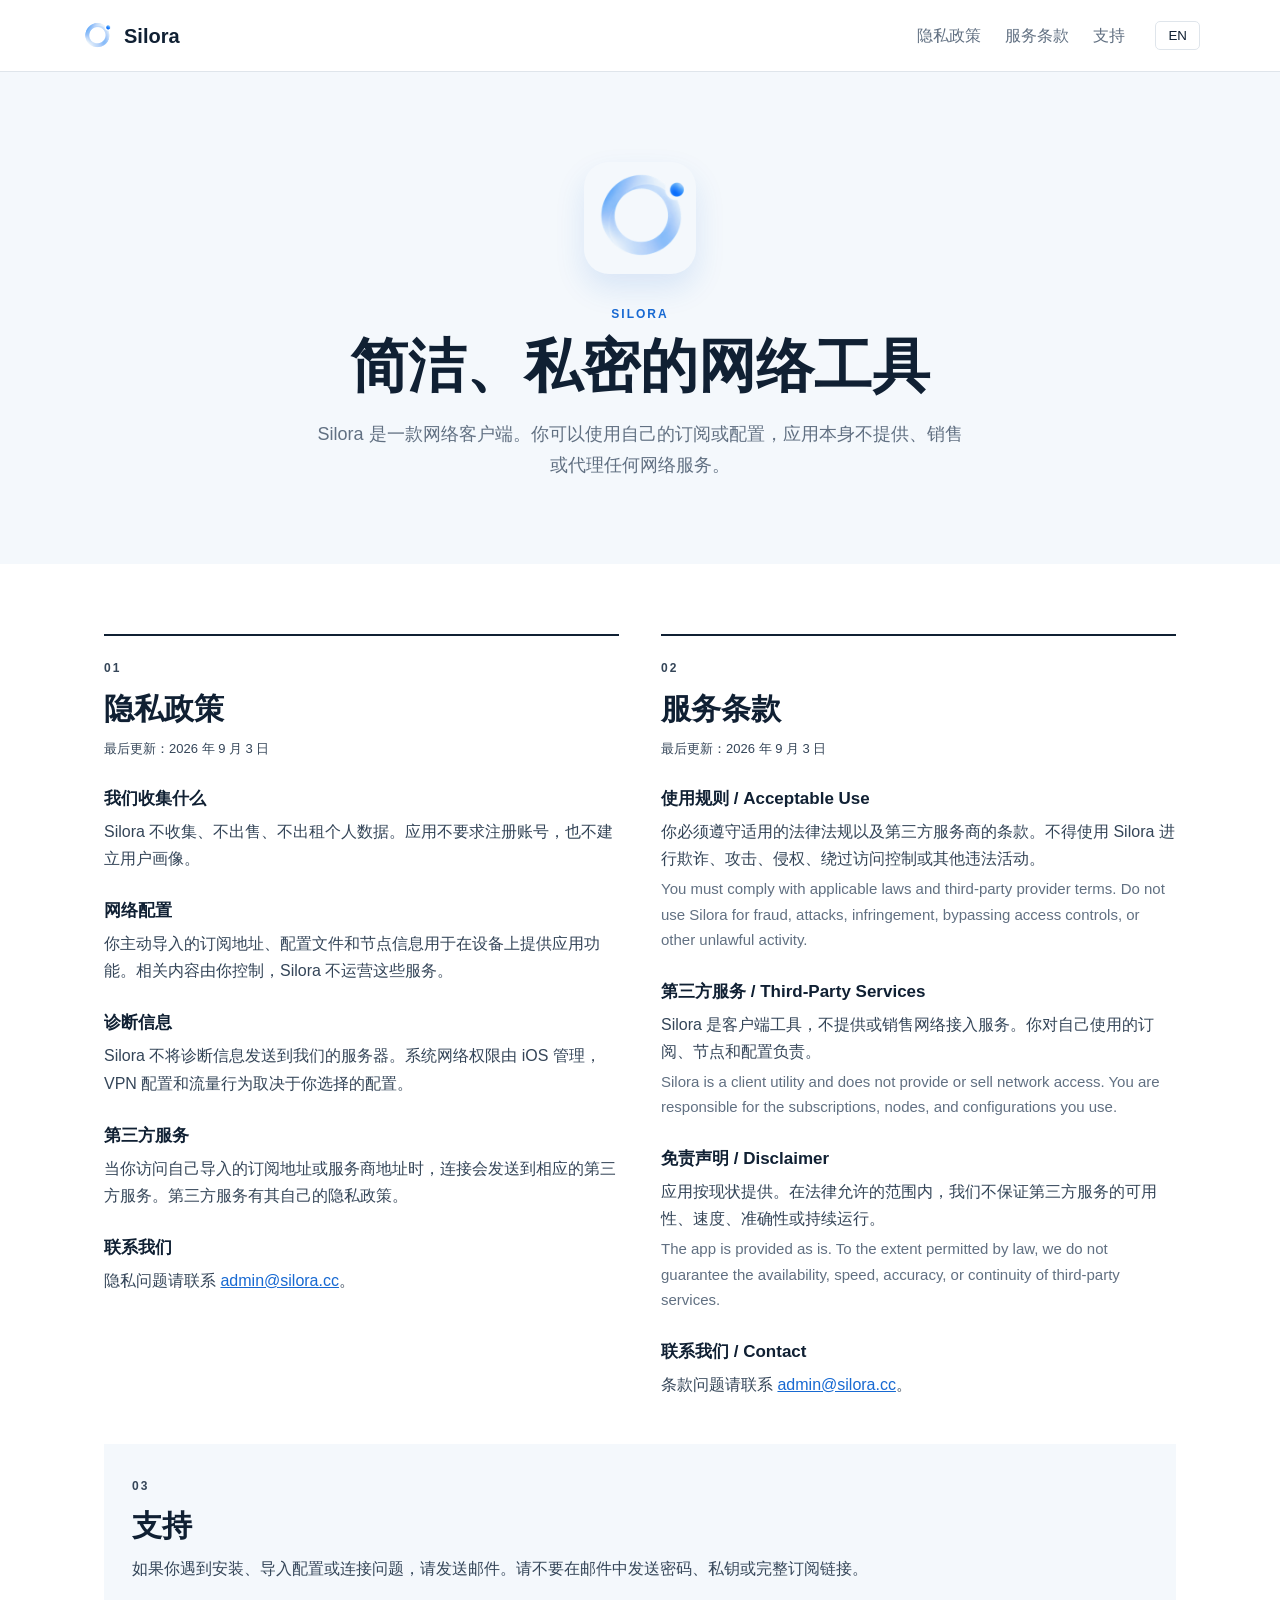
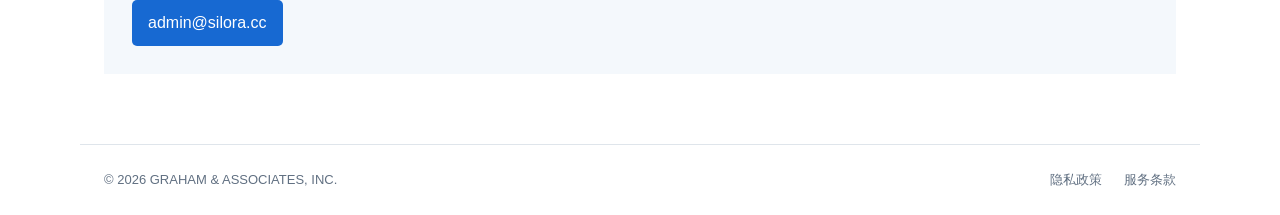
==== index.html @ 347879dc "Create bilingual Silora legal and support website" ====
<!doctype html>
<html lang="zh-CN">
<head>
  <meta charset="utf-8">
  <meta name="viewport" content="width=device-width, initial-scale=1">
  <meta name="description" content="Silora privacy policy, terms of service and support.">
  <title>Silora | Privacy and Support</title>
  <link rel="icon" href="assets/silora-icon.png">
  <link rel="stylesheet" href="style.css">
</head>
<body>
  <header class="site-header">
    <a class="brand" href="#top"><img src="assets/silora-icon.png" alt="Silora"><span>Silora</span></a>
    <nav><a href="#privacy" data-zh="隐私政策" data-en="Privacy">隐私政策</a><a href="#terms" data-zh="服务条款" data-en="Terms">服务条款</a><a href="#support" data-zh="支持" data-en="Support">支持</a></nav>
    <button class="language" id="language" type="button">EN</button>
  </header>
  <main id="top">
    <section class="intro">
      <img class="hero-icon" src="assets/silora-icon.png" alt="Silora">
      <p class="eyebrow">SILORA</p>
      <h1 data-zh="简洁、私密的网络工具" data-en="A private network utility">简洁、私密的网络工具</h1>
      <p class="lead" data-zh="Silora 是一款网络客户端。你可以使用自己的订阅或配置，应用本身不提供、销售或代理任何网络服务。" data-en="Silora is a network client. Use your own subscription or configuration. The app does not provide, sell, or resell network services.">Silora 是一款网络客户端。你可以使用自己的订阅或配置，应用本身不提供、销售或代理任何网络服务。</p>
    </section>
    <section class="content-grid">
      <article id="privacy" class="document">
        <p class="eyebrow">01</p><h2 data-zh="隐私政策" data-en="Privacy Policy">隐私政策</h2>
        <p class="updated" data-zh="最后更新：2026 年 9 月 3 日" data-en="Last updated: September 3, 2026">最后更新：2026 年 9 月 3 日</p>
        <div data-zh="privacy" data-en="privacy-en">
          <h3>我们收集什么</h3><p>Silora 不收集、不出售、不出租个人数据。应用不要求注册账号，也不建立用户画像。</p>
          <h3>网络配置</h3><p>你主动导入的订阅地址、配置文件和节点信息用于在设备上提供应用功能。相关内容由你控制，Silora 不运营这些服务。</p>
          <h3>诊断信息</h3><p>Silora 不将诊断信息发送到我们的服务器。系统网络权限由 iOS 管理，VPN 配置和流量行为取决于你选择的配置。</p>
          <h3>第三方服务</h3><p>当你访问自己导入的订阅地址或服务商地址时，连接会发送到相应的第三方服务。第三方服务有其自己的隐私政策。</p>
          <h3>联系我们</h3><p>隐私问题请联系 <a href="mailto:admin@silora.cc">admin@silora.cc</a>。</p>
        </div>
        <div data-zh="privacy" data-en="privacy-en" class="english" hidden>
          <h3>Information We Collect</h3><p>Silora does not collect, sell, or rent personal data. The app does not require an account and does not create user profiles.</p>
          <h3>Network Configurations</h3><p>Subscription URLs, configuration files, and node information that you choose to import are used to provide the app's features on your device. You control this content; Silora does not operate those services.</p>
          <h3>Diagnostics</h3><p>Silora does not send diagnostic information to our servers. iOS manages network permissions, and VPN configuration and traffic behavior depend on the configuration you choose.</p>
          <h3>Third Parties</h3><p>When you access an imported subscription or service-provider address, the connection is sent to that third-party service, which has its own privacy policy.</p>
          <h3>Contact</h3><p>For privacy questions, email <a href="mailto:admin@silora.cc">admin@silora.cc</a>.</p>
        </div>
      </article>
      <article id="terms" class="document">
        <p class="eyebrow">02</p><h2 data-zh="服务条款" data-en="Terms of Service">服务条款</h2>
        <p class="updated" data-zh="最后更新：2026 年 9 月 3 日" data-en="Last updated: September 3, 2026">最后更新：2026 年 9 月 3 日</p>
        <div class="bilingual">
          <h3>使用规则 / Acceptable Use</h3><p>你必须遵守适用的法律法规以及第三方服务商的条款。不得使用 Silora 进行欺诈、攻击、侵权、绕过访问控制或其他违法活动。</p><p class="en">You must comply with applicable laws and third-party provider terms. Do not use Silora for fraud, attacks, infringement, bypassing access controls, or other unlawful activity.</p>
          <h3>第三方服务 / Third-Party Services</h3><p>Silora 是客户端工具，不提供或销售网络接入服务。你对自己使用的订阅、节点和配置负责。</p><p class="en">Silora is a client utility and does not provide or sell network access. You are responsible for the subscriptions, nodes, and configurations you use.</p>
          <h3>免责声明 / Disclaimer</h3><p>应用按现状提供。在法律允许的范围内，我们不保证第三方服务的可用性、速度、准确性或持续运行。</p><p class="en">The app is provided as is. To the extent permitted by law, we do not guarantee the availability, speed, accuracy, or continuity of third-party services.</p>
          <h3>联系我们 / Contact</h3><p>条款问题请联系 <a href="mailto:admin@silora.cc">admin@silora.cc</a>。</p>
        </div>
      </article>
      <article id="support" class="document support">
        <p class="eyebrow">03</p><h2 data-zh="支持" data-en="Support">支持</h2>
        <p data-zh="如果你遇到安装、导入配置或连接问题，请发送邮件。请不要在邮件中发送密码、私钥或完整订阅链接。" data-en="For installation, configuration import, or connection help, email us. Do not include passwords, private keys, or full subscription URLs.">如果你遇到安装、导入配置或连接问题，请发送邮件。请不要在邮件中发送密码、私钥或完整订阅链接。</p>
        <a class="button" href="mailto:admin@silora.cc">admin@silora.cc</a>
      </article>
    </section>
  </main>
  <footer><span>© 2026 GRAHAM &amp; ASSOCIATES, INC.</span><a href="#privacy" data-zh="隐私政策" data-en="Privacy">隐私政策</a><a href="#terms" data-zh="服务条款" data-en="Terms">服务条款</a></footer>
  <script src="script.js"></script>
</body>
</html>
---- style.css ----
:root{--ink:#102033;--muted:#617082;--line:#dfe5eb;--blue:#1769d2;--pale:#f4f8fc}*{box-sizing:border-box}html{scroll-behavior:smooth}body{margin:0;color:var(--ink);font:16px/1.7 -apple-system,BlinkMacSystemFont,"Segoe UI",sans-serif;background:#fff}.site-header{height:72px;border-bottom:1px solid var(--line);display:flex;align-items:center;gap:30px;padding:0 max(24px,calc((100% - 1120px)/2));position:sticky;top:0;background:rgba(255,255,255,.96);z-index:2}.brand{display:flex;align-items:center;gap:10px;color:var(--ink);font-weight:700;font-size:20px;text-decoration:none}.brand img{width:34px;height:34px;border-radius:9px}.site-header nav{display:flex;gap:24px;margin-left:auto}.site-header nav a,footer a{color:var(--muted);text-decoration:none}.site-header nav a:hover,footer a:hover{color:var(--blue)}.language{border:1px solid var(--line);background:#fff;color:var(--ink);padding:6px 12px;border-radius:5px;cursor:pointer}.intro{background:var(--pale);padding:90px 24px 84px;text-align:center}.hero-icon{width:112px;height:112px;border-radius:25px;box-shadow:0 14px 30px #1769d220}.eyebrow{color:var(--blue);font-size:12px;font-weight:700;letter-spacing:2px;margin:22px 0 8px}.intro h1{font-size:clamp(32px,5vw,58px);line-height:1.15;margin:0 auto 20px;max-width:720px}.lead{color:var(--muted);max-width:650px;margin:auto;font-size:18px}.content-grid{max-width:1120px;margin:auto;padding:70px 24px;display:grid;grid-template-columns:1fr 1fr;gap:42px}.document{border-top:2px solid var(--ink);padding-top:18px}.document h2{font-size:30px;margin:0 0 4px}.updated{color:var(--muted);font-size:13px;margin:0 0 30px}.document h3{font-size:17px;margin:25px 0 4px}.document p{margin:4px 0;color:#344558}.document a{color:var(--blue)}.support{grid-column:1/-1;background:var(--pale);border:0;padding:28px}.button{display:inline-block;background:var(--blue);color:#fff!important;padding:9px 16px;border-radius:5px;text-decoration:none;margin-top:14px}.en{color:var(--muted)!important;font-size:15px}.english{display:none}footer{border-top:1px solid var(--line);max-width:1120px;margin:auto;padding:24px;display:flex;gap:22px;color:var(--muted);font-size:13px}footer a:first-of-type{margin-left:auto}@media(max-width:700px){.site-header{gap:12px}.site-header nav{gap:10px;font-size:13px}.content-grid{display:block}.document{margin-bottom:50px}.support{margin-bottom:0}footer{display:block}footer a{margin:0 14px 0 0}footer a:first-of-type{margin-left:20px}}
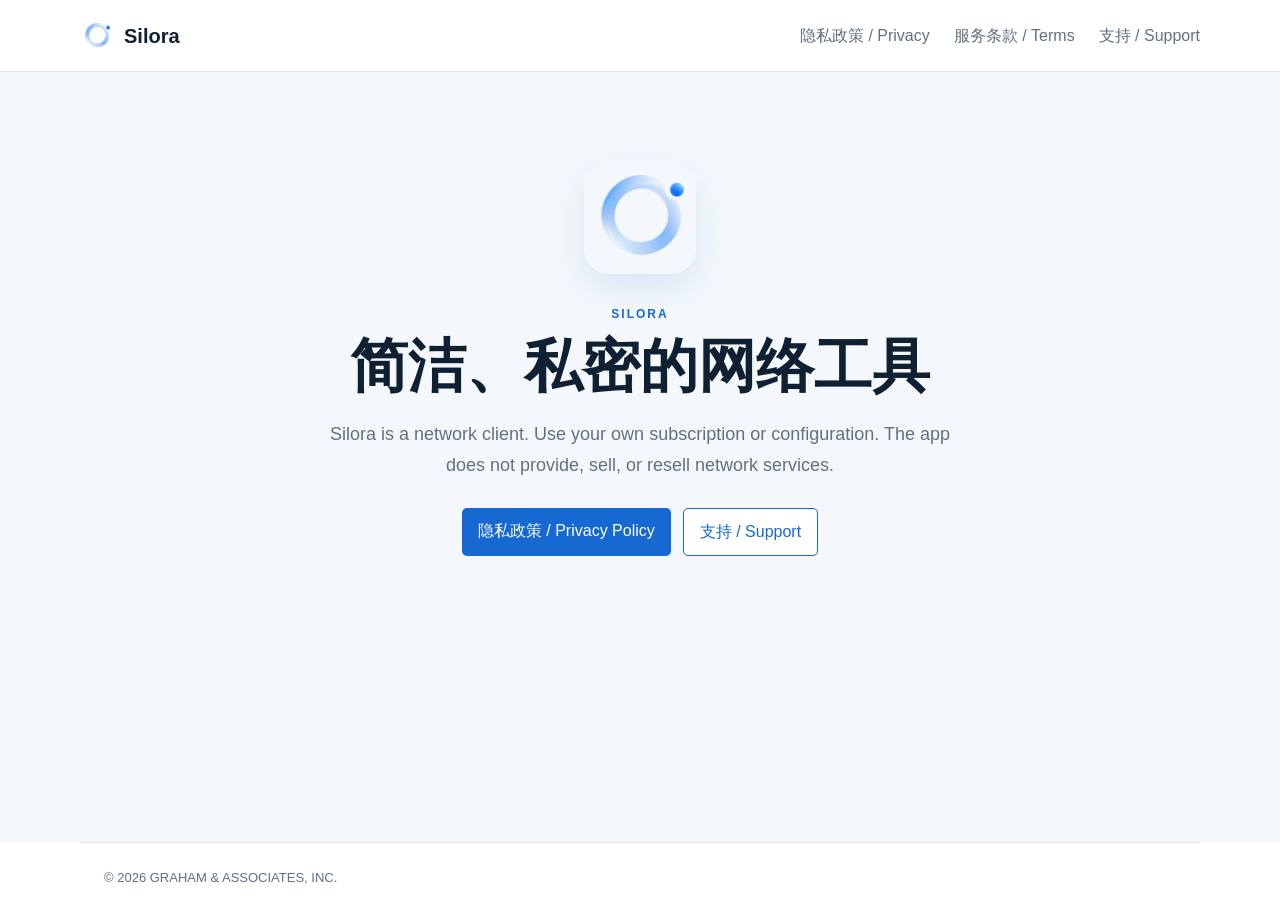
==== commit ad18310f: "Add standalone bilingual legal and support pages" ====
--- a/index.html
+++ b/index.html
@@ -1,63 +1 @@
-<!doctype html>
-<html lang="zh-CN">
-<head>
-  <meta charset="utf-8">
-  <meta name="viewport" content="width=device-width, initial-scale=1">
-  <meta name="description" content="Silora privacy policy, terms of service and support.">
-  <title>Silora | Privacy and Support</title>
-  <link rel="icon" href="assets/silora-icon.png">
-  <link rel="stylesheet" href="style.css">
-</head>
-<body>
-  <header class="site-header">
-    <a class="brand" href="#top"><img src="assets/silora-icon.png" alt="Silora"><span>Silora</span></a>
-    <nav><a href="#privacy" data-zh="隐私政策" data-en="Privacy">隐私政策</a><a href="#terms" data-zh="服务条款" data-en="Terms">服务条款</a><a href="#support" data-zh="支持" data-en="Support">支持</a></nav>
-    <button class="language" id="language" type="button">EN</button>
-  </header>
-  <main id="top">
-    <section class="intro">
-      <img class="hero-icon" src="assets/silora-icon.png" alt="Silora">
-      <p class="eyebrow">SILORA</p>
-      <h1 data-zh="简洁、私密的网络工具" data-en="A private network utility">简洁、私密的网络工具</h1>
-      <p class="lead" data-zh="Silora 是一款网络客户端。你可以使用自己的订阅或配置，应用本身不提供、销售或代理任何网络服务。" data-en="Silora is a network client. Use your own subscription or configuration. The app does not provide, sell, or resell network services.">Silora 是一款网络客户端。你可以使用自己的订阅或配置，应用本身不提供、销售或代理任何网络服务。</p>
-    </section>
-    <section class="content-grid">
-      <article id="privacy" class="document">
-        <p class="eyebrow">01</p><h2 data-zh="隐私政策" data-en="Privacy Policy">隐私政策</h2>
-        <p class="updated" data-zh="最后更新：2026 年 9 月 3 日" data-en="Last updated: September 3, 2026">最后更新：2026 年 9 月 3 日</p>
-        <div data-zh="privacy" data-en="privacy-en">
-          <h3>我们收集什么</h3><p>Silora 不收集、不出售、不出租个人数据。应用不要求注册账号，也不建立用户画像。</p>
-          <h3>网络配置</h3><p>你主动导入的订阅地址、配置文件和节点信息用于在设备上提供应用功能。相关内容由你控制，Silora 不运营这些服务。</p>
-          <h3>诊断信息</h3><p>Silora 不将诊断信息发送到我们的服务器。系统网络权限由 iOS 管理，VPN 配置和流量行为取决于你选择的配置。</p>
-          <h3>第三方服务</h3><p>当你访问自己导入的订阅地址或服务商地址时，连接会发送到相应的第三方服务。第三方服务有其自己的隐私政策。</p>
-          <h3>联系我们</h3><p>隐私问题请联系 <a href="mailto:admin@silora.cc">admin@silora.cc</a>。</p>
-        </div>
-        <div data-zh="privacy" data-en="privacy-en" class="english" hidden>
-          <h3>Information We Collect</h3><p>Silora does not collect, sell, or rent personal data. The app does not require an account and does not create user profiles.</p>
-          <h3>Network Configurations</h3><p>Subscription URLs, configuration files, and node information that you choose to import are used to provide the app's features on your device. You control this content; Silora does not operate those services.</p>
-          <h3>Diagnostics</h3><p>Silora does not send diagnostic information to our servers. iOS manages network permissions, and VPN configuration and traffic behavior depend on the configuration you choose.</p>
-          <h3>Third Parties</h3><p>When you access an imported subscription or service-provider address, the connection is sent to that third-party service, which has its own privacy policy.</p>
-          <h3>Contact</h3><p>For privacy questions, email <a href="mailto:admin@silora.cc">admin@silora.cc</a>.</p>
-        </div>
-      </article>
-      <article id="terms" class="document">
-        <p class="eyebrow">02</p><h2 data-zh="服务条款" data-en="Terms of Service">服务条款</h2>
-        <p class="updated" data-zh="最后更新：2026 年 9 月 3 日" data-en="Last updated: September 3, 2026">最后更新：2026 年 9 月 3 日</p>
-        <div class="bilingual">
-          <h3>使用规则 / Acceptable Use</h3><p>你必须遵守适用的法律法规以及第三方服务商的条款。不得使用 Silora 进行欺诈、攻击、侵权、绕过访问控制或其他违法活动。</p><p class="en">You must comply with applicable laws and third-party provider terms. Do not use Silora for fraud, attacks, infringement, bypassing access controls, or other unlawful activity.</p>
-          <h3>第三方服务 / Third-Party Services</h3><p>Silora 是客户端工具，不提供或销售网络接入服务。你对自己使用的订阅、节点和配置负责。</p><p class="en">Silora is a client utility and does not provide or sell network access. You are responsible for the subscriptions, nodes, and configurations you use.</p>
-          <h3>免责声明 / Disclaimer</h3><p>应用按现状提供。在法律允许的范围内，我们不保证第三方服务的可用性、速度、准确性或持续运行。</p><p class="en">The app is provided as is. To the extent permitted by law, we do not guarantee the availability, speed, accuracy, or continuity of third-party services.</p>
-          <h3>联系我们 / Contact</h3><p>条款问题请联系 <a href="mailto:admin@silora.cc">admin@silora.cc</a>。</p>
-        </div>
-      </article>
-      <article id="support" class="document support">
-        <p class="eyebrow">03</p><h2 data-zh="支持" data-en="Support">支持</h2>
-        <p data-zh="如果你遇到安装、导入配置或连接问题，请发送邮件。请不要在邮件中发送密码、私钥或完整订阅链接。" data-en="For installation, configuration import, or connection help, email us. Do not include passwords, private keys, or full subscription URLs.">如果你遇到安装、导入配置或连接问题，请发送邮件。请不要在邮件中发送密码、私钥或完整订阅链接。</p>
-        <a class="button" href="mailto:admin@silora.cc">admin@silora.cc</a>
-      </article>
-    </section>
-  </main>
-  <footer><span>© 2026 GRAHAM &amp; ASSOCIATES, INC.</span><a href="#privacy" data-zh="隐私政策" data-en="Privacy">隐私政策</a><a href="#terms" data-zh="服务条款" data-en="Terms">服务条款</a></footer>
-  <script src="script.js"></script>
-</body>
-</html>
+<!doctype html><html lang="zh-CN"><head><meta charset="utf-8"><meta name="viewport" content="width=device-width,initial-scale=1"><title>Silora</title><link rel="icon" href="assets/silora-icon.png"><link rel="stylesheet" href="style.css"></head><body><header><a class="brand" href="index.html"><img src="assets/silora-icon.png" alt="Silora">Silora</a><nav><a href="privacy.html">隐私政策 / Privacy</a><a href="terms.html">服务条款 / Terms</a><a href="support.html">支持 / Support</a></nav></header><main class="hero"><img src="assets/silora-icon.png" alt="Silora" class="hero-icon"><p class="eyebrow">SILORA</p><h1>简洁、私密的网络工具</h1><p class="lead">Silora is a network client. Use your own subscription or configuration. The app does not provide, sell, or resell network services.</p><div class="links"><a class="button" href="privacy.html">隐私政策 / Privacy Policy</a><a class="button secondary" href="support.html">支持 / Support</a></div></main><footer>© 2026 GRAHAM &amp; ASSOCIATES, INC.</footer></body></html>
--- a/style.css
+++ b/style.css
@@ -1 +1 @@
-:root{--ink:#102033;--muted:#617082;--line:#dfe5eb;--blue:#1769d2;--pale:#f4f8fc}*{box-sizing:border-box}html{scroll-behavior:smooth}body{margin:0;color:var(--ink);font:16px/1.7 -apple-system,BlinkMacSystemFont,"Segoe UI",sans-serif;background:#fff}.site-header{height:72px;border-bottom:1px solid var(--line);display:flex;align-items:center;gap:30px;padding:0 max(24px,calc((100% - 1120px)/2));position:sticky;top:0;background:rgba(255,255,255,.96);z-index:2}.brand{display:flex;align-items:center;gap:10px;color:var(--ink);font-weight:700;font-size:20px;text-decoration:none}.brand img{width:34px;height:34px;border-radius:9px}.site-header nav{display:flex;gap:24px;margin-left:auto}.site-header nav a,footer a{color:var(--muted);text-decoration:none}.site-header nav a:hover,footer a:hover{color:var(--blue)}.language{border:1px solid var(--line);background:#fff;color:var(--ink);padding:6px 12px;border-radius:5px;cursor:pointer}.intro{background:var(--pale);padding:90px 24px 84px;text-align:center}.hero-icon{width:112px;height:112px;border-radius:25px;box-shadow:0 14px 30px #1769d220}.eyebrow{color:var(--blue);font-size:12px;font-weight:700;letter-spacing:2px;margin:22px 0 8px}.intro h1{font-size:clamp(32px,5vw,58px);line-height:1.15;margin:0 auto 20px;max-width:720px}.lead{color:var(--muted);max-width:650px;margin:auto;font-size:18px}.content-grid{max-width:1120px;margin:auto;padding:70px 24px;display:grid;grid-template-columns:1fr 1fr;gap:42px}.document{border-top:2px solid var(--ink);padding-top:18px}.document h2{font-size:30px;margin:0 0 4px}.updated{color:var(--muted);font-size:13px;margin:0 0 30px}.document h3{font-size:17px;margin:25px 0 4px}.document p{margin:4px 0;color:#344558}.document a{color:var(--blue)}.support{grid-column:1/-1;background:var(--pale);border:0;padding:28px}.button{display:inline-block;background:var(--blue);color:#fff!important;padding:9px 16px;border-radius:5px;text-decoration:none;margin-top:14px}.en{color:var(--muted)!important;font-size:15px}.english{display:none}footer{border-top:1px solid var(--line);max-width:1120px;margin:auto;padding:24px;display:flex;gap:22px;color:var(--muted);font-size:13px}footer a:first-of-type{margin-left:auto}@media(max-width:700px){.site-header{gap:12px}.site-header nav{gap:10px;font-size:13px}.content-grid{display:block}.document{margin-bottom:50px}.support{margin-bottom:0}footer{display:block}footer a{margin:0 14px 0 0}footer a:first-of-type{margin-left:20px}}
+:root{--ink:#102033;--muted:#617082;--line:#dfe5eb;--blue:#1769d2;--pale:#f4f8fc}*{box-sizing:border-box}body{margin:0;color:var(--ink);font:16px/1.7 -apple-system,BlinkMacSystemFont,"Segoe UI",sans-serif;background:#fff}header{height:72px;border-bottom:1px solid var(--line);display:flex;align-items:center;gap:30px;padding:0 max(24px,calc((100% - 1120px)/2));background:#fff}.brand{display:flex;align-items:center;gap:10px;color:var(--ink);font-weight:700;font-size:20px;text-decoration:none}.brand img{width:34px;height:34px;border-radius:9px}nav{display:flex;gap:24px;margin-left:auto}nav a,footer a{color:var(--muted);text-decoration:none}nav a:hover,footer a:hover{color:var(--blue)}.hero{background:var(--pale);padding:90px 24px 110px;text-align:center;min-height:calc(100vh - 130px)}.hero-icon{width:112px;height:112px;border-radius:25px;box-shadow:0 14px 30px #1769d220}.eyebrow{color:var(--blue);font-size:12px;font-weight:700;letter-spacing:2px;margin:22px 0 8px}.hero h1{font-size:clamp(32px,5vw,58px);line-height:1.15;margin:0 auto 20px}.lead{color:var(--muted);max-width:650px;margin:auto;font-size:18px}.links{display:flex;justify-content:center;gap:12px;margin-top:28px}.button{display:inline-block;background:var(--blue);color:#fff!important;padding:9px 16px;border-radius:5px;text-decoration:none}.secondary{background:#fff;color:var(--blue)!important;border:1px solid var(--blue)}.document-page{max-width:800px;margin:auto;padding:60px 24px}.document-page h1{font-size:42px;line-height:1.2;margin:0 0 8px}.document-page section{border-top:2px solid var(--ink);margin-top:42px;padding-top:18px}.document-page h2{font-size:26px}.document-page h3{font-size:17px;margin:25px 0 3px}.document-page p{color:#344558;margin:5px 0}.document-page a{color:var(--blue)}.updated{color:var(--muted);font-size:13px}footer{border-top:1px solid var(--line);max-width:1120px;margin:auto;padding:24px;color:var(--muted);font-size:13px}@media(max-width:700px){header{gap:12px}nav{gap:10px;font-size:13px}.document-page h1{font-size:34px}.links{flex-direction:column;align-items:center}}
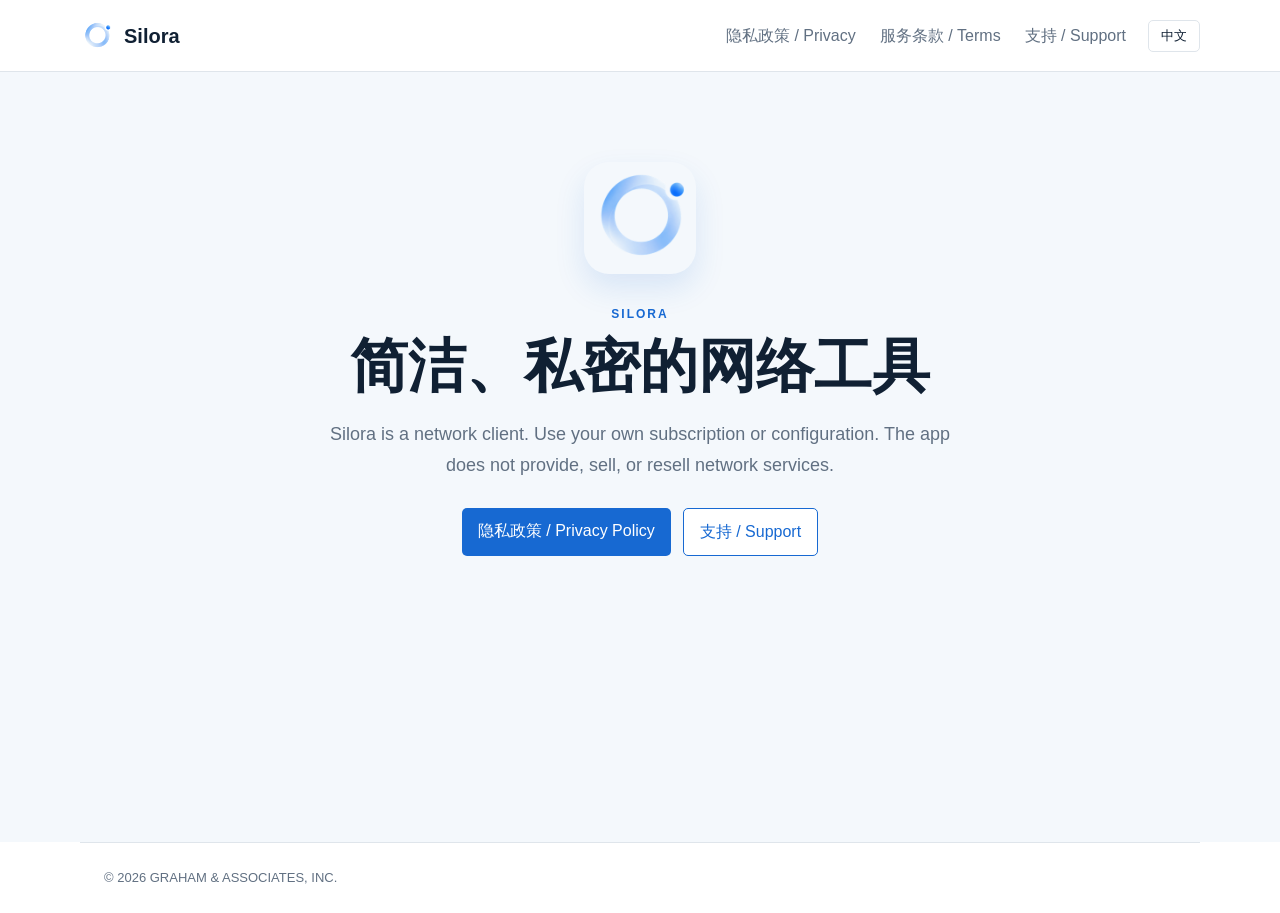
==== commit e8dd0da6: "Add automatic bilingual language switching" ====
--- a/index.html
+++ b/index.html
@@ -1 +1 @@
-<!doctype html><html lang="zh-CN"><head><meta charset="utf-8"><meta name="viewport" content="width=device-width,initial-scale=1"><title>Silora</title><link rel="icon" href="assets/silora-icon.png"><link rel="stylesheet" href="style.css"></head><body><header><a class="brand" href="index.html"><img src="assets/silora-icon.png" alt="Silora">Silora</a><nav><a href="privacy.html">隐私政策 / Privacy</a><a href="terms.html">服务条款 / Terms</a><a href="support.html">支持 / Support</a></nav></header><main class="hero"><img src="assets/silora-icon.png" alt="Silora" class="hero-icon"><p class="eyebrow">SILORA</p><h1>简洁、私密的网络工具</h1><p class="lead">Silora is a network client. Use your own subscription or configuration. The app does not provide, sell, or resell network services.</p><div class="links"><a class="button" href="privacy.html">隐私政策 / Privacy Policy</a><a class="button secondary" href="support.html">支持 / Support</a></div></main><footer>© 2026 GRAHAM &amp; ASSOCIATES, INC.</footer></body></html>
+<!doctype html><html lang="zh-CN"><head><meta charset="utf-8"><meta name="viewport" content="width=device-width,initial-scale=1"><title>Silora</title><link rel="icon" href="assets/silora-icon.png"><link rel="stylesheet" href="style.css"></head><body><header><a class="brand" href="index.html"><img src="assets/silora-icon.png" alt="Silora">Silora</a><nav><a href="privacy.html">隐私政策 / Privacy</a><a href="terms.html">服务条款 / Terms</a><a href="support.html">支持 / Support</a></nav><button class="language" id="language" type="button">EN</button></header><main class="hero"><img src="assets/silora-icon.png" alt="Silora" class="hero-icon"><p class="eyebrow">SILORA</p><h1>简洁、私密的网络工具</h1><p class="lead">Silora is a network client. Use your own subscription or configuration. The app does not provide, sell, or resell network services.</p><div class="links"><a class="button" href="privacy.html">隐私政策 / Privacy Policy</a><a class="button secondary" href="support.html">支持 / Support</a></div></main><footer>© 2026 GRAHAM &amp; ASSOCIATES, INC.</footer><script src="script.js"></script></body></html>
--- a/style.css
+++ b/style.css
@@ -1 +1 @@
-:root{--ink:#102033;--muted:#617082;--line:#dfe5eb;--blue:#1769d2;--pale:#f4f8fc}*{box-sizing:border-box}body{margin:0;color:var(--ink);font:16px/1.7 -apple-system,BlinkMacSystemFont,"Segoe UI",sans-serif;background:#fff}header{height:72px;border-bottom:1px solid var(--line);display:flex;align-items:center;gap:30px;padding:0 max(24px,calc((100% - 1120px)/2));background:#fff}.brand{display:flex;align-items:center;gap:10px;color:var(--ink);font-weight:700;font-size:20px;text-decoration:none}.brand img{width:34px;height:34px;border-radius:9px}nav{display:flex;gap:24px;margin-left:auto}nav a,footer a{color:var(--muted);text-decoration:none}nav a:hover,footer a:hover{color:var(--blue)}.hero{background:var(--pale);padding:90px 24px 110px;text-align:center;min-height:calc(100vh - 130px)}.hero-icon{width:112px;height:112px;border-radius:25px;box-shadow:0 14px 30px #1769d220}.eyebrow{color:var(--blue);font-size:12px;font-weight:700;letter-spacing:2px;margin:22px 0 8px}.hero h1{font-size:clamp(32px,5vw,58px);line-height:1.15;margin:0 auto 20px}.lead{color:var(--muted);max-width:650px;margin:auto;font-size:18px}.links{display:flex;justify-content:center;gap:12px;margin-top:28px}.button{display:inline-block;background:var(--blue);color:#fff!important;padding:9px 16px;border-radius:5px;text-decoration:none}.secondary{background:#fff;color:var(--blue)!important;border:1px solid var(--blue)}.document-page{max-width:800px;margin:auto;padding:60px 24px}.document-page h1{font-size:42px;line-height:1.2;margin:0 0 8px}.document-page section{border-top:2px solid var(--ink);margin-top:42px;padding-top:18px}.document-page h2{font-size:26px}.document-page h3{font-size:17px;margin:25px 0 3px}.document-page p{color:#344558;margin:5px 0}.document-page a{color:var(--blue)}.updated{color:var(--muted);font-size:13px}footer{border-top:1px solid var(--line);max-width:1120px;margin:auto;padding:24px;color:var(--muted);font-size:13px}@media(max-width:700px){header{gap:12px}nav{gap:10px;font-size:13px}.document-page h1{font-size:34px}.links{flex-direction:column;align-items:center}}
+:root{--ink:#102033;--muted:#617082;--line:#dfe5eb;--blue:#1769d2;--pale:#f4f8fc}*{box-sizing:border-box}body{margin:0;color:var(--ink);font:16px/1.7 -apple-system,BlinkMacSystemFont,"Segoe UI",sans-serif;background:#fff}header{height:72px;border-bottom:1px solid var(--line);display:flex;align-items:center;gap:22px;padding:0 max(24px,calc((100% - 1120px)/2));background:#fff}.brand{display:flex;align-items:center;gap:10px;color:var(--ink);font-weight:700;font-size:20px;text-decoration:none}.brand img{width:34px;height:34px;border-radius:9px}nav{display:flex;gap:24px;margin-left:auto}nav a,footer a{color:var(--muted);text-decoration:none}nav a:hover,footer a:hover{color:var(--blue)}.language{border:1px solid var(--line);background:#fff;color:var(--ink);padding:6px 12px;border-radius:5px;cursor:pointer}.hero{background:var(--pale);padding:90px 24px 110px;text-align:center;min-height:calc(100vh - 130px)}.hero-icon{width:112px;height:112px;border-radius:25px;box-shadow:0 14px 30px #1769d220}.eyebrow{color:var(--blue);font-size:12px;font-weight:700;letter-spacing:2px;margin:22px 0 8px}.hero h1{font-size:clamp(32px,5vw,58px);line-height:1.15;margin:0 auto 20px}.lead{color:var(--muted);max-width:650px;margin:auto;font-size:18px}.links{display:flex;justify-content:center;gap:12px;margin-top:28px}.button{display:inline-block;background:var(--blue);color:#fff!important;padding:9px 16px;border-radius:5px;text-decoration:none}.secondary{background:#fff;color:var(--blue)!important;border:1px solid var(--blue)}.document-page{max-width:800px;margin:auto;padding:60px 24px}.document-page h1{font-size:42px;line-height:1.2;margin:0 0 8px}.document-page section{border-top:2px solid var(--ink);margin-top:42px;padding-top:18px}.document-page h2{font-size:26px}.document-page h3{font-size:17px;margin:25px 0 3px}.document-page p{color:#344558;margin:5px 0}.document-page a{color:var(--blue)}.updated{color:var(--muted);font-size:13px}footer{border-top:1px solid var(--line);max-width:1120px;margin:auto;padding:24px;color:var(--muted);font-size:13px}@media(max-width:700px){header{gap:10px}nav{gap:10px;font-size:13px}.document-page h1{font-size:34px}.links{flex-direction:column;align-items:center}}
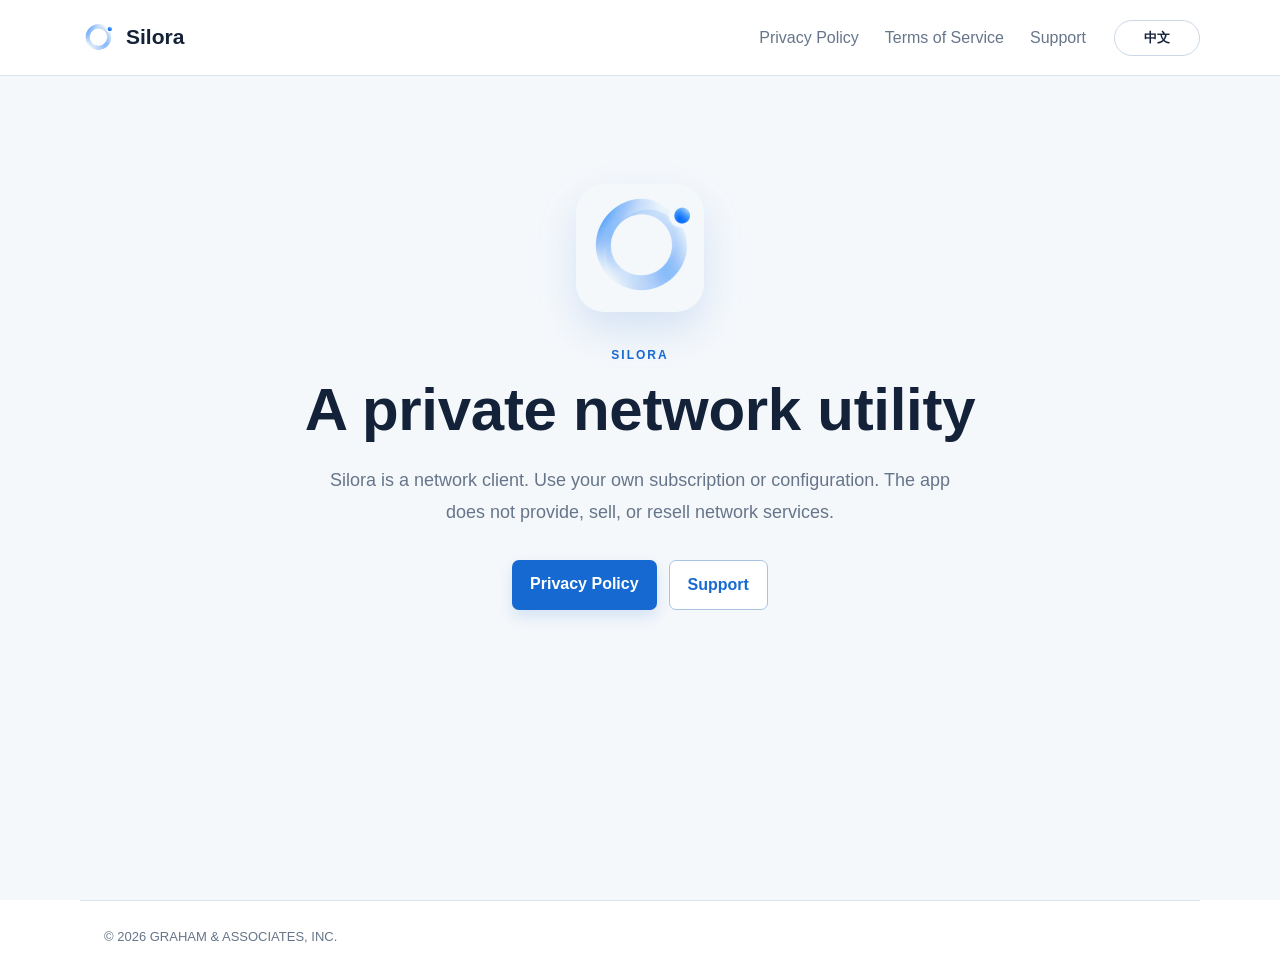
==== commit 85c2bcfa: "Polish language switcher and responsive website UI" ====
--- a/index.html
+++ b/index.html
@@ -1 +1 @@
-<!doctype html><html lang="zh-CN"><head><meta charset="utf-8"><meta name="viewport" content="width=device-width,initial-scale=1"><title>Silora</title><link rel="icon" href="assets/silora-icon.png"><link rel="stylesheet" href="style.css"></head><body><header><a class="brand" href="index.html"><img src="assets/silora-icon.png" alt="Silora">Silora</a><nav><a href="privacy.html">隐私政策 / Privacy</a><a href="terms.html">服务条款 / Terms</a><a href="support.html">支持 / Support</a></nav><button class="language" id="language" type="button">EN</button></header><main class="hero"><img src="assets/silora-icon.png" alt="Silora" class="hero-icon"><p class="eyebrow">SILORA</p><h1>简洁、私密的网络工具</h1><p class="lead">Silora is a network client. Use your own subscription or configuration. The app does not provide, sell, or resell network services.</p><div class="links"><a class="button" href="privacy.html">隐私政策 / Privacy Policy</a><a class="button secondary" href="support.html">支持 / Support</a></div></main><footer>© 2026 GRAHAM &amp; ASSOCIATES, INC.</footer><script src="script.js"></script></body></html>
+<!doctype html><html lang="zh-CN"><head><meta charset="utf-8"><meta name="viewport" content="width=device-width,initial-scale=1"><title>Silora</title><link rel="icon" href="assets/silora-icon.png"><link rel="stylesheet" href="style.css"></head><body><header><a class="brand" href="index.html"><img src="assets/silora-icon.png" alt="Silora">Silora</a><nav><a href="privacy.html" data-page="privacy">隐私政策</a><a href="terms.html" data-page="terms">服务条款</a><a href="support.html" data-page="support">支持</a></nav><button class="language" id="language" type="button">EN</button></header><main class="hero"><img src="assets/silora-icon.png" alt="Silora" class="hero-icon"><p class="eyebrow">SILORA</p><h1 data-zh="简洁、私密的网络工具" data-en="A private network utility">简洁、私密的网络工具</h1><p class="lead" data-zh="Silora 是一款网络客户端。使用你自己的订阅或配置。应用本身不提供、销售或代理任何网络服务。" data-en="Silora is a network client. Use your own subscription or configuration. The app does not provide, sell, or resell network services.">Silora 是一款网络客户端。使用你自己的订阅或配置。应用本身不提供、销售或代理任何网络服务。</p><div class="links"><a class="button" href="privacy.html" data-zh="隐私政策" data-en="Privacy Policy">隐私政策</a><a class="button secondary" href="support.html" data-zh="支持" data-en="Support">支持</a></div></main><footer>© 2026 GRAHAM &amp; ASSOCIATES, INC.</footer><script src="script.js"></script></body></html>
--- a/style.css
+++ b/style.css
@@ -1 +1 @@
-:root{--ink:#102033;--muted:#617082;--line:#dfe5eb;--blue:#1769d2;--pale:#f4f8fc}*{box-sizing:border-box}body{margin:0;color:var(--ink);font:16px/1.7 -apple-system,BlinkMacSystemFont,"Segoe UI",sans-serif;background:#fff}header{height:72px;border-bottom:1px solid var(--line);display:flex;align-items:center;gap:22px;padding:0 max(24px,calc((100% - 1120px)/2));background:#fff}.brand{display:flex;align-items:center;gap:10px;color:var(--ink);font-weight:700;font-size:20px;text-decoration:none}.brand img{width:34px;height:34px;border-radius:9px}nav{display:flex;gap:24px;margin-left:auto}nav a,footer a{color:var(--muted);text-decoration:none}nav a:hover,footer a:hover{color:var(--blue)}.language{border:1px solid var(--line);background:#fff;color:var(--ink);padding:6px 12px;border-radius:5px;cursor:pointer}.hero{background:var(--pale);padding:90px 24px 110px;text-align:center;min-height:calc(100vh - 130px)}.hero-icon{width:112px;height:112px;border-radius:25px;box-shadow:0 14px 30px #1769d220}.eyebrow{color:var(--blue);font-size:12px;font-weight:700;letter-spacing:2px;margin:22px 0 8px}.hero h1{font-size:clamp(32px,5vw,58px);line-height:1.15;margin:0 auto 20px}.lead{color:var(--muted);max-width:650px;margin:auto;font-size:18px}.links{display:flex;justify-content:center;gap:12px;margin-top:28px}.button{display:inline-block;background:var(--blue);color:#fff!important;padding:9px 16px;border-radius:5px;text-decoration:none}.secondary{background:#fff;color:var(--blue)!important;border:1px solid var(--blue)}.document-page{max-width:800px;margin:auto;padding:60px 24px}.document-page h1{font-size:42px;line-height:1.2;margin:0 0 8px}.document-page section{border-top:2px solid var(--ink);margin-top:42px;padding-top:18px}.document-page h2{font-size:26px}.document-page h3{font-size:17px;margin:25px 0 3px}.document-page p{color:#344558;margin:5px 0}.document-page a{color:var(--blue)}.updated{color:var(--muted);font-size:13px}footer{border-top:1px solid var(--line);max-width:1120px;margin:auto;padding:24px;color:var(--muted);font-size:13px}@media(max-width:700px){header{gap:10px}nav{gap:10px;font-size:13px}.document-page h1{font-size:34px}.links{flex-direction:column;align-items:center}}
+:root{--ink:#132238;--muted:#66758a;--line:#dce4ec;--blue:#1769d2;--pale:#f5f8fb;--white:#fff}*{box-sizing:border-box}html{scroll-behavior:smooth}body{margin:0;color:var(--ink);font:16px/1.75 -apple-system,BlinkMacSystemFont,"Segoe UI",sans-serif;background:var(--white)}header{height:76px;border-bottom:1px solid var(--line);display:flex;align-items:center;gap:28px;padding:0 max(24px,calc((100% - 1120px)/2));background:rgba(255,255,255,.96);position:sticky;top:0;z-index:10}.brand{display:flex;align-items:center;gap:10px;color:var(--ink);font-weight:750;font-size:21px;text-decoration:none;white-space:nowrap}.brand img{width:36px;height:36px;border-radius:10px}nav{display:flex;gap:26px;margin-left:auto}nav a,footer a{color:var(--muted);text-decoration:none}nav a:hover,footer a:hover{color:var(--blue)}.language{border:1px solid #cbd7e4;border-radius:999px;background:var(--white);color:var(--ink);font-weight:650;font-size:13px;min-width:86px;padding:8px 14px;cursor:pointer;transition:.2s}.language:hover{border-color:var(--blue);color:var(--blue);background:#f4f8ff}.hero{background:var(--pale);padding:clamp(72px,12vh,130px) 24px 110px;text-align:center;min-height:calc(100vh - 76px)}.hero-icon{width:128px;height:128px;border-radius:28px;box-shadow:0 18px 42px #1769d225}.eyebrow{color:var(--blue);font-size:12px;font-weight:750;letter-spacing:2px;margin:24px 0 10px}.hero h1{font-size:clamp(34px,5vw,60px);line-height:1.12;margin:0 auto 22px;letter-spacing:-.3px}.lead{color:var(--muted);max-width:650px;margin:auto;font-size:18px}.links{display:flex;justify-content:center;gap:12px;margin-top:32px}.button{display:inline-block;background:var(--blue);color:#fff!important;padding:10px 18px;border-radius:7px;text-decoration:none;font-weight:650;box-shadow:0 7px 15px #1769d225}.secondary{background:#fff;color:var(--blue)!important;border:1px solid #a9c3e4;box-shadow:none}.document-page{max-width:820px;margin:auto;padding:70px 24px 90px}.document-page h1{font-size:clamp(34px,5vw,48px);line-height:1.16;margin:0 0 8px;letter-spacing:-.2px}.document-page section{border-top:2px solid var(--ink);margin-top:48px;padding-top:18px}.document-page h2{font-size:27px;margin:0 0 20px}.document-page h3{font-size:17px;margin:27px 0 3px}.document-page p{color:#344558;margin:5px 0}.document-page a{color:var(--blue)}.updated{color:var(--muted);font-size:13px}footer{border-top:1px solid var(--line);max-width:1120px;margin:auto;padding:25px 24px;color:var(--muted);font-size:13px}@media(max-width:700px){header{height:68px;padding:0 16px;gap:12px}.brand{font-size:19px}nav{gap:12px;font-size:12px}.language{min-width:72px;padding:7px 9px}.document-page{padding-top:48px}.links{flex-direction:column;align-items:center}.button{width:min(100%,250px)}}
